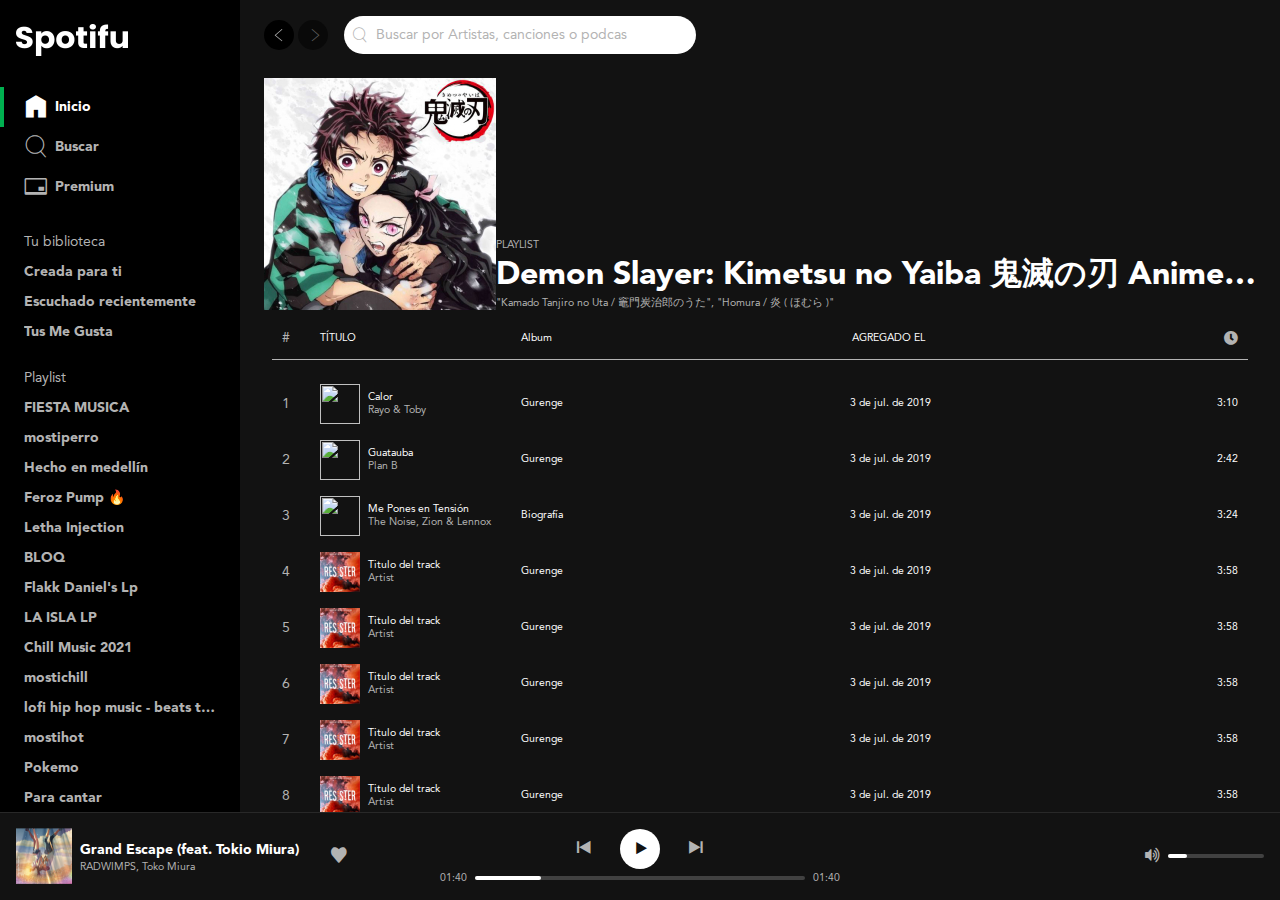
==== mostiperro.html @ 8daed15e "version final 1" ====
<!DOCTYPE html>
<html lang="en">
<head>
  <meta charset="UTF-8">
  <meta http-equiv="X-UA-Compatible" content="IE=edge">
  <meta name="viewport" content="width=device-width, initial-scale=1.0">
  <link rel="stylesheet" href="./css/index.css">
  <title>lkajd</title>
</head>
<body class="body">

<div class="layout">
  <div class="layout-block">
    <div class="layout-sidebar">
      <div class="sidebar">
        <header class="logo" >
          <a href="/" aria-current="page">
            <img src="./images/spotifu-logo.png" class="logo-image" width="112" height="32" alt="Logo de Spotifu">
          </a>
        </header>
        
        <!-- menu principal -->
        <nav class="menu" aria-label="Principal">
          <ul class="menu-list">
            <li class="menuItem is-active">
              <a href="/" class="link" aria-current="page">
                <i class="icon-home" aria-hidden="true"></i>
                <span>Inicio</span>
              </a>
            </li>
          
            <li class="menuItem">
              <a href="#" class="link">
                <i class="icon-search" aria-hidden="true"></i>
                <span>Buscar</span>
              </a>
            </li>
                
            <li class="menuItem">
              <a href="#" class="link">
                <i class="icon-creditCard" aria-hidden="true"></i>
                <span>Premium</span>
              </a>
            </li>
          </ul>
        </nav>
          
        <!-- Menu libreria -->
        <nav class="list" aria-labelledby="library-navigation">
          <h2 class="list-title" id="library-navigation">Tu biblioteca</h2>
          <ul class="list-content">
            <li class="list-item">
              <span class="ellipsis">
                <a href="#" class="link">Creada para ti</a>
              </span>
            </li>
            <li class="list-item">
              <span class="ellipsis">
                <a href="#" class="link">Escuchado recientemente</a>
              </span>
            </li>
            <li class="list-item">
              <span class="ellipsis">
                <a href="#" class="link">Tus Me Gusta</a>
              </span>
            </li>
          </ul>
        </nav>
          
        <!-- Menu playlist -->
        <nav class="list" aria-labelledby="playlist-navigation">
          <h2 class="list-title" id="playlist-navigation">Playlist</h2>
          <ul class="list-content">
            <li class="list-item">
              <span class="ellipsis">
                <a href="#" class="link">FIESTA MUSICA</a>
              </span>
            </li>
            <li class="list-item">
              <span class="ellipsis">
                <a href="#" class="link">mostiperro</a>
              </span>
            </li>
            <li class="list-item">
              <span class="ellipsis">
                <a href="#" class="link">Hecho en medellín</a>
              </span>
            </li>
            <li class="list-item">
              <span class="ellipsis">
                <a href="#" class="link">Feroz Pump 🔥</a>
              </span>
            </li>
            <li class="list-item">
              <span class="ellipsis">
                <a href="#" class="link">Letha Injection</a>
              </span>
            </li>
            <li class="list-item">
              <span class="ellipsis">
                <a href="#" class="link">BLOQ</a>
              </span>
            </li>
            <li class="list-item">
              <span class="ellipsis">
                <a href="#" class="link">Flakk Daniel's Lp</a>
              </span>
            </li>
            <li class="list-item">
              <span class="ellipsis">
                <a href="#" class="link">LA ISLA LP</a>
              </span>
            </li>
            <li class="list-item">
              <span class="ellipsis">
                <a href="#" class="link">Chill Music 2021</a>
              </span>
            </li>
            <li class="list-item">
              <span class="ellipsis">
                <a href="#" class="link">mostichill</a>
              </span>
            </li>
            <li class="list-item">
              <span class="ellipsis">
                <a href="#" class="link">lofi hip hop music - beats to relax/study to</a>
              </span>
            </li>
            <li class="list-item">
              <span class="ellipsis">
                <a href="#" class="link">mostihot</a>
              </span>
            </li>
            <li class="list-item">
              <span class="ellipsis">
                <a href="#" class="link">Pokemo</a>
              </span>
            </li>
            <li class="list-item">
              <span class="ellipsis">
                <a href="#" class="link">Para cantar</a>
              </span>
            </li>
            <li class="list-item">
              <span class="ellipsis">
                <a href="#" class="link">Yui</a>
              </span>
            </li>
          </ul>
        </nav>
      </div>
    </div>

    <div class="layout-main">
        <div class="sticky">
          <header class="header" aria-label="Barra superior y menú del usuario">
            <div class="navigation">
              <button class="navigation-prev" aria-label="Volver" title="Volver">
                <i class="icon-arrowLeft" aria-hidden="true"></i>
              </button>
              <button class="navigation-next" disabled aria-label="Siguiente" title="Siguiente">
                <i class="icon-arrowRight" aria-hidden="true"></i>
              </button>
            </div>
            <form class="search" role="search" aria-label="Buscar por Artistas, canciones o podcast">
              <i  class="icon-search" aria-hidden="true"></i>
              <input type="search" placeholder="Buscar por Artistas, canciones o podcas">
            </form>
          </header>
        </div>
        <div class="playlistHeader">
          <div class="playlistHeader-frontPage">
            <img src="./images/img-2.jpg" width="232" height="232" alt="Portada playlist mosti perreo">
          </div>
          <div class="playlistHeader-details ellipsis">
            <h4>PLAYLIST</h4>
            <h1 class="playlistHeader-title">Demon Slayer: Kimetsu no Yaiba 鬼滅の刃 Anime Soundtrack OST / OPENING Gurenge 紅蓮華 ...</h1>
            <h4>"Kamado Tanjiro no Uta / 竈門炭治郎のうた",  "Homura / 炎 ( ほむら )" </h4>
          </div>
        </div>
      <main class="playlistListContainer">
        <div class="playlistListTracker">
          <div class="playlistTrackerInfo">
            <div class="playlistTracker-cover">
              <h4 class="playlistTrackerInfo-title">TÍTULO</h4>
            </div>
            <div class="playlistTracker-details">
              <h4 class="playlistTrackerInfo-album">Album</h4>
              <h4 class="playlistTrackerInfo-date">AGREGADO EL</h4>
              <i class="icon-clock"></i>
            </div>
          </div>
        </div>


        <div class="playlistListTracker">
          <div class="playlistTracker">
            <div class="playlistTracker-cover">
              <img src="https://i.scdn.co/image/ab67616d000048515900fe27b6fbc39bb242e78b" width="40" height="40" alt="">
              <div class="playlistTracker-detailsSong">
                <h4 class="playlistTracker-title">Calor</h4>
                <h4 class="playlistTracker-artist">Rayo & Toby</h4>
              </div>
            </div>
        
            <div class="playlistTracker-details">
              <h4 class="playlistTracker-album">Gurenge</h4>
              <h4 class="playlistTracker-date">3 de jul. de 2019</h4>
              <h4 class="playlistTacker-time">3:10</h4>
            </div>
          </div>
          <div class="playlistTracker">
            <div class="playlistTracker-cover">
              <img src="https://i.scdn.co/image/ab67616d00004851c431ed1bca87fbb3ddf1535f" width="40" height="40" alt="">
              <div class="playlistTracker-detailsSong">
                <h4 class="playlistTracker-title">Guatauba</h4>
                <h4 class="playlistTracker-artist">Plan B</h4>
              </div>
            </div>
        
            <div class="playlistTracker-details">
              <h4 class="playlistTracker-album">Gurenge</h4>
              <h4 class="playlistTracker-date">3 de jul. de 2019</h4>
              <h4 class="playlistTacker-time">2:42</h4>
            </div>
          </div>
          <div class="playlistTracker">
            <div class="playlistTracker-cover">
              <img src="https://i.scdn.co/image/ab67616d000048512867fbc15a0f6e8887c2d454" width="40" height="40" alt="">
              <div class="playlistTracker-detailsSong">
                <h4 class="playlistTracker-title">Me Pones en Tensión</h4>
                <h4 class="playlistTracker-artist">The Noise, Zion & Lennox</h4>
              </div>
            </div>
        
            <div class="playlistTracker-details">
              <h4 class="playlistTracker-album">Biografía</h4>
              <h4 class="playlistTracker-date">3 de jul. de 2019</h4>
              <h4 class="playlistTacker-time">3:24</h4>
            </div>
          </div>
          <div class="playlistTracker">
            <div class="playlistTracker-cover">
              <img src="./images/img-3.jpg" width="40" height="40" alt="">
              <div class="playlistTracker-detailsSong">
                <h4 class="playlistTracker-title">Titulo del track</h4>
                <h4 class="playlistTracker-artist">Artist</h4>
              </div>
            </div>
        
            <div class="playlistTracker-details">
              <h4 class="playlistTracker-album">Gurenge</h4>
              <h4 class="playlistTracker-date">3 de jul. de 2019</h4>
              <h4 class="playlistTacker-time">3:58</h4>
            </div>
          </div>
          <div class="playlistTracker">
            <div class="playlistTracker-cover">
              <img src="./images/img-3.jpg" width="40" height="40" alt="">
              <div class="playlistTracker-detailsSong">
                <h4 class="playlistTracker-title">Titulo del track</h4>
                <h4 class="playlistTracker-artist">Artist</h4>
              </div>
            </div>
        
            <div class="playlistTracker-details">
              <h4 class="playlistTracker-album">Gurenge</h4>
              <h4 class="playlistTracker-date">3 de jul. de 2019</h4>
              <h4 class="playlistTacker-time">3:58</h4>
            </div>
          </div>
          <div class="playlistTracker">
            <div class="playlistTracker-cover">
              <img src="./images/img-3.jpg" width="40" height="40" alt="">
              <div class="playlistTracker-detailsSong">
                <h4 class="playlistTracker-title">Titulo del track</h4>
                <h4 class="playlistTracker-artist">Artist</h4>
              </div>
            </div>
        
            <div class="playlistTracker-details">
              <h4 class="playlistTracker-album">Gurenge</h4>
              <h4 class="playlistTracker-date">3 de jul. de 2019</h4>
              <h4 class="playlistTacker-time">3:58</h4>
            </div>
          </div>
          <div class="playlistTracker">
            <div class="playlistTracker-cover">
              <img src="./images/img-3.jpg" width="40" height="40" alt="">
              <div class="playlistTracker-detailsSong">
                <h4 class="playlistTracker-title">Titulo del track</h4>
                <h4 class="playlistTracker-artist">Artist</h4>
              </div>
            </div>
        
            <div class="playlistTracker-details">
              <h4 class="playlistTracker-album">Gurenge</h4>
              <h4 class="playlistTracker-date">3 de jul. de 2019</h4>
              <h4 class="playlistTacker-time">3:58</h4>
            </div>
          </div>
          <div class="playlistTracker">
            <div class="playlistTracker-cover">
              <img src="./images/img-3.jpg" width="40" height="40" alt="">
              <div class="playlistTracker-detailsSong">
                <h4 class="playlistTracker-title">Titulo del track</h4>
                <h4 class="playlistTracker-artist">Artist</h4>
              </div>
            </div>
        
            <div class="playlistTracker-details">
              <h4 class="playlistTracker-album">Gurenge</h4>
              <h4 class="playlistTracker-date">3 de jul. de 2019</h4>
              <h4 class="playlistTacker-time">3:58</h4>
            </div>
          </div>
          <div class="playlistTracker">
            <div class="playlistTracker-cover">
              <img src="./images/img-3.jpg" width="40" height="40" alt="">
              <div class="playlistTracker-detailsSong">
                <h4 class="playlistTracker-title">Titulo del track</h4>
                <h4 class="playlistTracker-artist">Artist</h4>
              </div>
            </div>
        
            <div class="playlistTracker-details">
              <h4 class="playlistTracker-album">Gurenge</h4>
              <h4 class="playlistTracker-date">3 de jul. de 2019</h4>
              <h4 class="playlistTacker-time">3:58</h4>
            </div>
          </div>
          <div class="playlistTracker">
            <div class="playlistTracker-cover">
              <img src="./images/img-3.jpg" width="40" height="40" alt="">
              <div class="playlistTracker-detailsSong">
                <h4 class="playlistTracker-title">Titulo del track</h4>
                <h4 class="playlistTracker-artist">Artist</h4>
              </div>
            </div>
        
            <div class="playlistTracker-details">
              <h4 class="playlistTracker-album">Gurenge</h4>
              <h4 class="playlistTracker-date">3 de jul. de 2019</h4>
              <h4 class="playlistTacker-time">3:58</h4>
            </div>
          </div>

          <div class="playlistTracker">
            <div class="playlistTracker-cover">
              <img src="./images/img-3.jpg" width="40" height="40" alt="">
              <div class="playlistTracker-detailsSong">
                <h4 class="playlistTracker-title">Titulo del track</h4>
                <h4 class="playlistTracker-artist">Artist</h4>
              </div>
            </div>
        
            <div class="playlistTracker-details">
              <h4 class="playlistTracker-album">Gurenge</h4>
              <h4 class="playlistTracker-date">3 de jul. de 2019</h4>
              <h4 class="playlistTacker-time">3:58</h4>
            </div>
          </div>
          <div class="playlistTracker">
            <div class="playlistTracker-cover">
              <img src="./images/img-3.jpg" width="40" height="40" alt="">
              <div class="playlistTracker-detailsSong">
                <h4 class="playlistTracker-title">Titulo del track</h4>
                <h4 class="playlistTracker-artist">Artist</h4>
              </div>
            </div>
        
            <div class="playlistTracker-details">
              <h4 class="playlistTracker-album">Gurenge</h4>
              <h4 class="playlistTracker-date">3 de jul. de 2019</h4>
              <h4 class="playlistTacker-time">3:58</h4>
            </div>
          </div>
          <div class="playlistTracker">
            <div class="playlistTracker-cover">
              <img src="./images/img-3.jpg" width="40" height="40" alt="">
              <div class="playlistTracker-detailsSong">
                <h4 class="playlistTracker-title">Titulo del track</h4>
                <h4 class="playlistTracker-artist">Artist</h4>
              </div>
            </div>
        
            <div class="playlistTracker-details">
              <h4 class="playlistTracker-album">Gurenge</h4>
              <h4 class="playlistTracker-date">3 de jul. de 2019</h4>
              <h4 class="playlistTacker-time">3:58</h4>
            </div>
          </div>
          <div class="playlistTracker">
            <div class="playlistTracker-cover">
              <img src="./images/img-3.jpg" width="40" height="40" alt="">
              <div class="playlistTracker-detailsSong">
                <h4 class="playlistTracker-title">Titulo del track</h4>
                <h4 class="playlistTracker-artist">Artist</h4>
              </div>
            </div>
        
            <div class="playlistTracker-details">
              <h4 class="playlistTracker-album">Gurenge</h4>
              <h4 class="playlistTracker-date">3 de jul. de 2019</h4>
              <h4 class="playlistTacker-time">3:58</h4>
            </div>
          </div>
          <div class="playlistTracker">
            <div class="playlistTracker-cover">
              <img src="./images/img-3.jpg" width="40" height="40" alt="">
              <div class="playlistTracker-detailsSong">
                <h4 class="playlistTracker-title">Titulo del track</h4>
                <h4 class="playlistTracker-artist">Artist</h4>
              </div>
            </div>
        
            <div class="playlistTracker-details">
              <h4 class="playlistTracker-album">Gurenge</h4>
              <h4 class="playlistTracker-date">3 de jul. de 2019</h4>
              <h4 class="playlistTacker-time">3:58</h4>
            </div>
          </div>
          
        </div>
      </main>
    </div>
  </div>


  <div class="layout-block">
    <footer class="layout-bottom">
      <div class="player">
        <div class="player-nowPlaying">
          <div class="nowPlaying">
            <div class="nowPlaying-cover">
              <img src="./images/grand-scape.png" width="56" height="56" alt="Portada de Grand Escape (feat. Tokio Miura) de RADWIMPS, Toko Miura" title="Portada de Grand Escape (feat. Tokio Miura) de RADWIMPS, Toko Miura">
            </div>
            <div class="nowPlaying-details">
              <div class="nowPlaying-description">
                <a href="#song" class="nowPlaying-title">
                  Grand Escape (feat. Tokio Miura)
                </a>
                <a href="#RADWIMPS" class="nowPlaying-artist">
                  RADWIMPS, Toko Miura
                </a>
              </div>
              <div class="nowPlaying-actions">
                <button class="player-control" role="switch" aria-checked="false" aria-label="Guardar en tu biblioteca" title="Guardar en tu biblioteca">
                  <i class="icon-heart" aria-hidden="true"></i>
                </button>        
              </div>
            </div>
          </div>
        </div>
        
        <div class="player-playerControls">
          <div class="playerControls">
            <div class="playerControls-buttons" aria-label="Controles de reproducción">
              <button class="buttonIcon " aria-label="Anterior" title="Anterior">
                <i class="icon-prev" aria-hidden="true"></i>
              </button>
              
              <button class="buttonIcon is-white" aria-label="Reproducir" title="Reproducir">
                <i class="icon-play" aria-hidden="true"></i>
              </button>
              
              <button class="buttonIcon " aria-label="Siguiente" title="Siguiente">
                <i class="icon-next" aria-hidden="true"></i>
              </button>
            </div>
            <div class="playerPlayback">
              <span class="playerPlayback-progressTime">01:40</span>
              <div class="playerPlayback-slider">
                <div class="slider">
                  <div class="slider-progress">
                    <button class="slider-button" aria-label="Controlar el progreso de la reproduccion"></button>
                  </div>
                </div>
              </div>
              <span class="playerPlayback-progressTime">01:40</span>
            </div>
          </div>
        </div>
        
        <div class="player-playerVolume">
          <div class="playerVolume">
            <button class="player-control" aria-label="Silenciar" aria-describedby="volumen-icon">
              <i class="icon-volumeUp" id="volumen-icon" role="presentation" aria-label="Volumen alto"></i>
            </button>
            <div class="playerVolume-slider">
              <div class="slider">
                <div class="slider-progress">
                  <button class="slider-button" aria-label="Controlar el progreso de la reproduccion"></button>
                </div>
              </div>
            </div>
          </div>
        </div>
      </div>
    </footer>
  </div>
</div>
</body>
</html>
---- css/index.css ----
@import './icons.css';
@import './fonts.css';
@import './body.css';
@import './links.css';
@import './button-icon.css';
@import './sidebar.css';
@import './ellipsis.css';
@import './slider.css';
@import './player.css';
@import './page.css';
@import './layout.css';
@import './scrollbar.css';
@import './playlist-header.css';
@import './playlist-header-container.css';
@import './playlist-list-tracker.css';



:root { 
  font-size: 16px;
  --primary: #00b050;
  --white: #ffffff;
  --gray10: #b3b3b3;
  --gray20: #737373;
  --gray30: #282828;
  --gray40: #181818;
  --gray50: #121212;
  --gray60: #000000;
  --baseFontFamily: Avenir, Helvetica, sans-serif;
  --headLine1: bold 2rem/normal var(--baseFontFamily);
  --headLine2: bold 1.5rem/1.75rem var(--baseFontFamily);
  --baseFont: normal .875rem/1.375rem var(--baseFontFamily);
  --baseFontBold: bold .875rem/1.375rem var(--baseFontFamily);
  --button: bold .875rem/1rem var(--baseFontFamily);
  --small: normal .75em/normal var(--baseFontFamily);
}

@media screen and (min-width: 1336px) {
  ::root{
    font-size: 20px;
  }
}
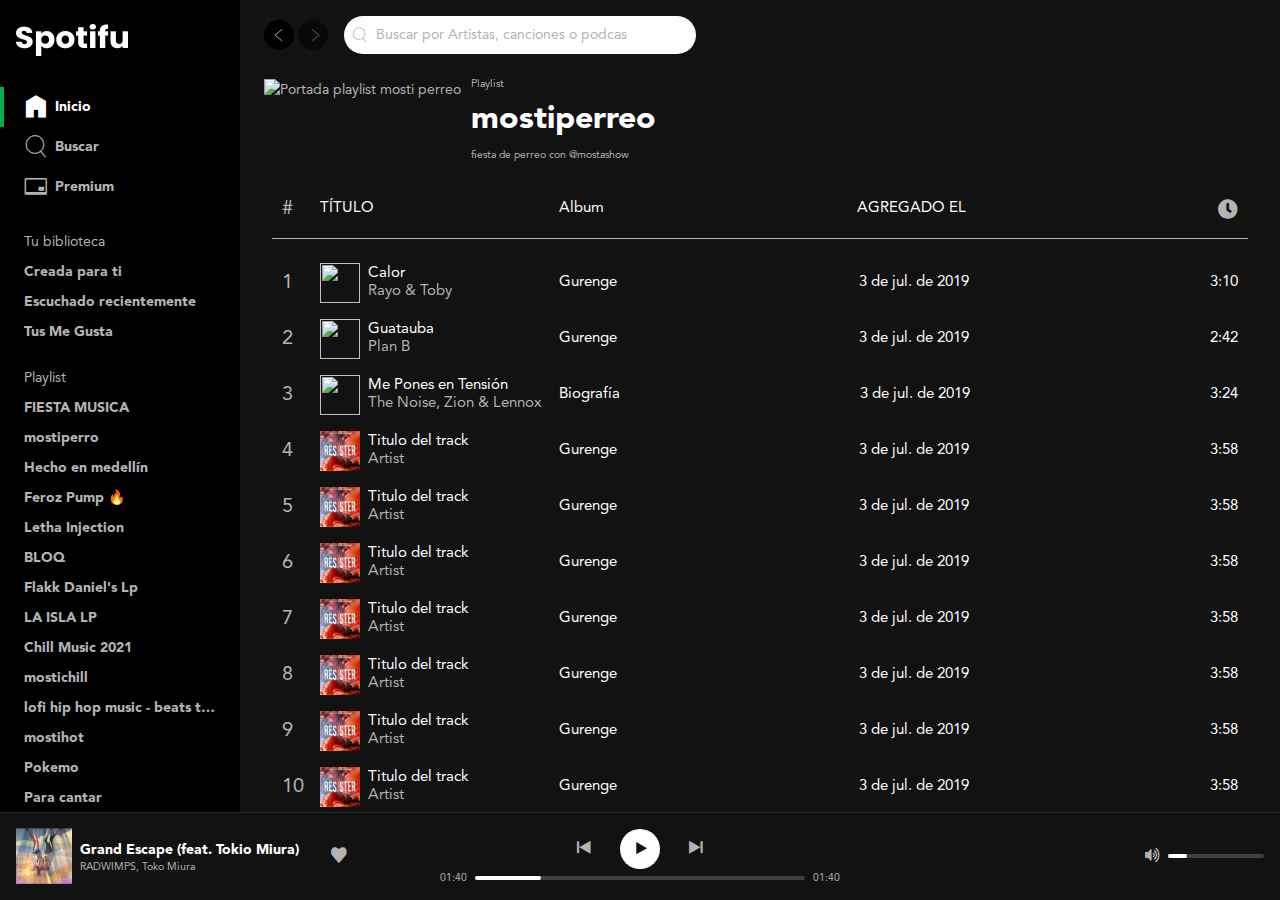
==== commit 2e31ab9a: "version final" ====
--- a/mostiperro.html
+++ b/mostiperro.html
@@ -168,16 +168,18 @@
             </form>
           </header>
         </div>
+
         <div class="playlistHeader">
           <div class="playlistHeader-frontPage">
-            <img src="./images/img-2.jpg" width="232" height="232" alt="Portada playlist mosti perreo">
+            <img src="	https://i.scdn.co/image/ab67706c0000bebb5c7506eac71b12efe492672a" width="232" height="232" alt="Portada playlist mosti perreo">
           </div>
           <div class="playlistHeader-details ellipsis">
-            <h4>PLAYLIST</h4>
-            <h1 class="playlistHeader-title">Demon Slayer: Kimetsu no Yaiba 鬼滅の刃 Anime Soundtrack OST / OPENING Gurenge 紅蓮華 ...</h1>
-            <h4>"Kamado Tanjiro no Uta / 竈門炭治郎のうた",  "Homura / 炎 ( ほむら )" </h4>
-          </div>
-        </div>
+            <h4>Playlist</h4>
+            <h1 class="playlistHeader-title">mostiperreo</h1>
+            <h4>fiesta de perreo con @mostashow<h4>
+          </div>
+        </div>
+
       <main class="playlistListContainer">
         <div class="playlistListTracker">
           <div class="playlistTrackerInfo">
@@ -192,21 +194,22 @@
           </div>
         </div>
 
-
         <div class="playlistListTracker">
           <div class="playlistTracker">
             <div class="playlistTracker-cover">
               <img src="https://i.scdn.co/image/ab67616d000048515900fe27b6fbc39bb242e78b" width="40" height="40" alt="">
               <div class="playlistTracker-detailsSong">
-                <h4 class="playlistTracker-title">Calor</h4>
+                <div class="con">
+                  <h4 class="playlistTracker-title">Calor</h4>
+                </div>
                 <h4 class="playlistTracker-artist">Rayo & Toby</h4>
               </div>
             </div>
         
             <div class="playlistTracker-details">
-              <h4 class="playlistTracker-album">Gurenge</h4>
-              <h4 class="playlistTracker-date">3 de jul. de 2019</h4>
-              <h4 class="playlistTacker-time">3:10</h4>
+                <h4 class="playlistTracker-album">Gurenge</h4>
+                <h4 class="playlistTracker-date">3 de jul. de 2019</h4>
+                <h4 class="playlistTacker-time">3:10</h4>
             </div>
           </div>
           <div class="playlistTracker">
@@ -344,7 +347,6 @@
               <h4 class="playlistTacker-time">3:58</h4>
             </div>
           </div>
-
           <div class="playlistTracker">
             <div class="playlistTracker-cover">
               <img src="./images/img-3.jpg" width="40" height="40" alt="">
